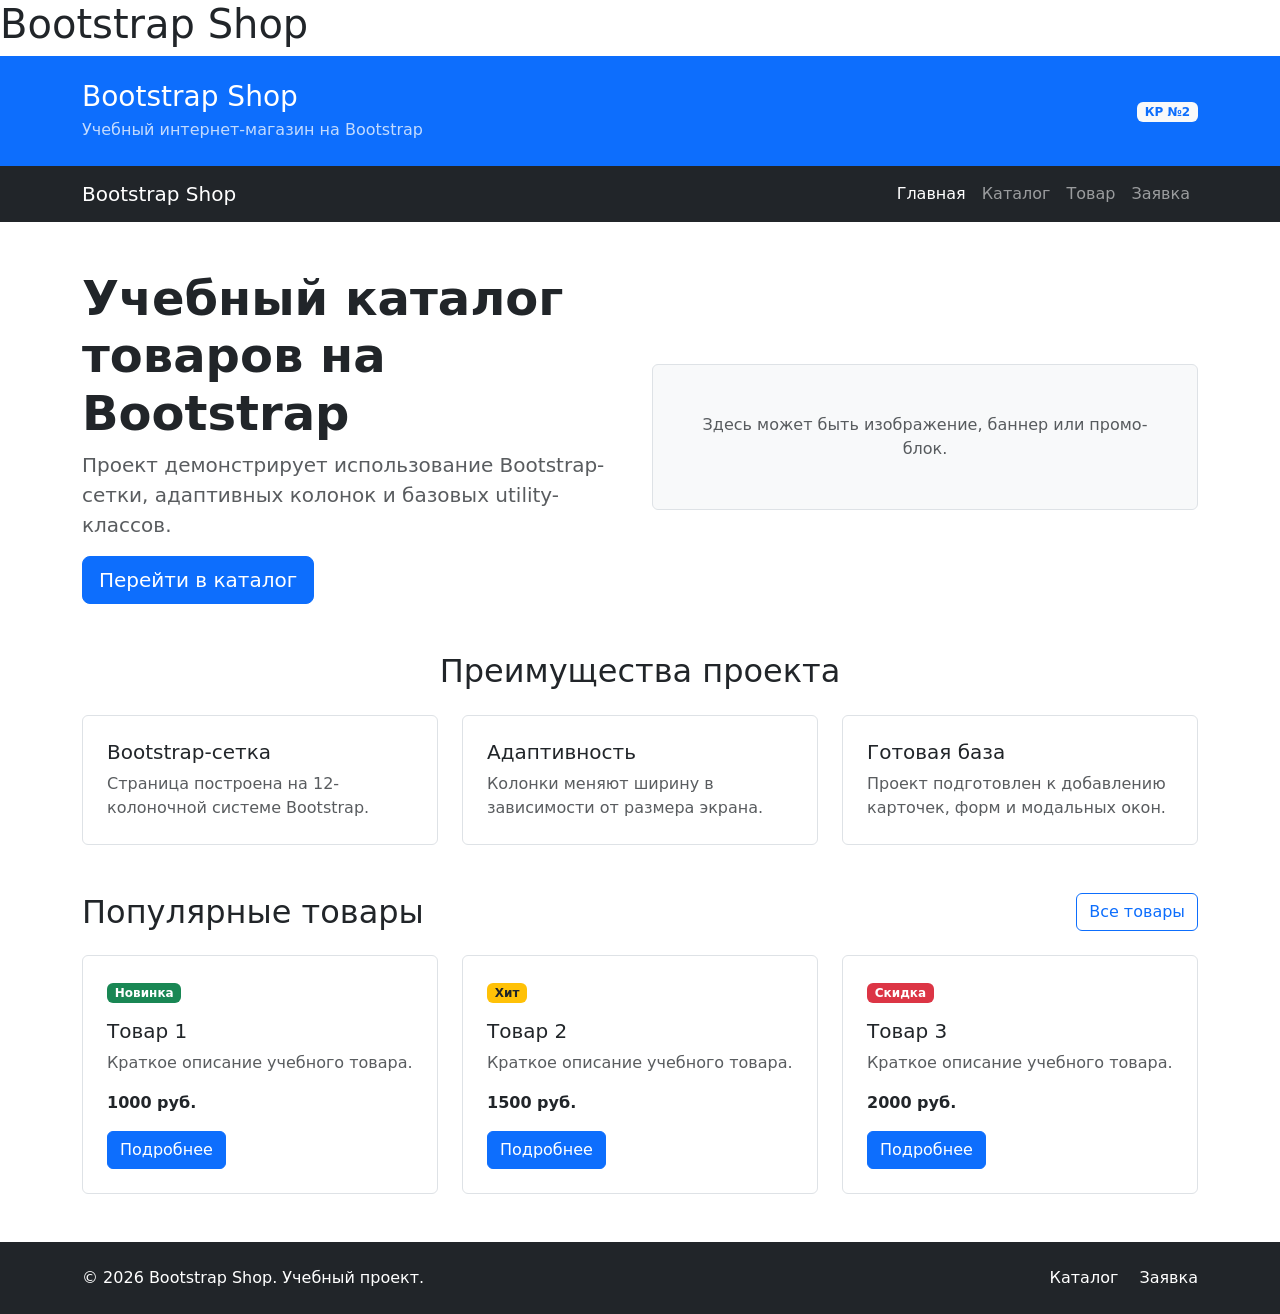
==== index.html @ 5f623297 "feat: create Bootstrap grid homepage" ====
<!DOCTYPE html>
<html lang="ru">
<head>
  <meta charset="UTF-8">
  <meta name="viewport" content="width=device-width, initial-scale=1.0">
  <link
  href="https://cdn.jsdelivr.net/npm/bootstrap@5.3.3/dist/css/bootstrap.min.css"
  rel="stylesheet">
  <link rel="stylesheet" href="css/custom.css">
  <title>Главная — Bootstrap Shop</title>
</head>
<body>
  <h1>Bootstrap Shop</h1>
  <script
  src="https://cdn.jsdelivr.net/npm/bootstrap@5.3.3/dist/js/bootstrap.bundle.min.js">
  </script>

  <header class="bg-primary text-white py-4">
    <div class="container">
      <div class="row align-items-center">
        <div class="col-12 col-md-8">
          <h1 class="h3 mb-1">Bootstrap Shop</h1>
          <p class="mb-0 opacity-75">
            Учебный интернет-магазин на Bootstrap
          </p>
        </div>

        <div class="col-12 col-md-4 text-md-end mt-3 mt-md-0">
          <span class="badge bg-light text-primary">
             КР №2
          </span>
        </div>
      </div>
    </div>
  </header>

  <nav class="navbar navbar-expand-lg navbar-dark bg-dark">
    <div class="container">
      <a class="navbar-brand" href="index.html">Bootstrap Shop</a>

      <button
        class="navbar-toggler"
        type="button"
        data-bs-toggle="collapse"
        data-bs-target="#mainNavbar"
        aria-controls="mainNavbar"
        aria-expanded="false"
        aria-label="Переключить навигацию"
      >
        <span class="navbar-toggler-icon"></span>
      </button>

      <div class="collapse navbar-collapse" id="mainNavbar">
        <ul class="navbar-nav ms-auto">
          <li class="nav-item">
            <a class="nav-link active" aria-current="page" href="index.html">
              Главная
            </a>
          </li>
          <li class="nav-item">
            <a class="nav-link" href="catalog.html">Каталог</a>
          </li>
          <li class="nav-item">
            <a class="nav-link" href="product.html">Товар</a>
          </li>
          <li class="nav-item">
            <a class="nav-link" href="order.html">Заявка</a>
          </li>
        </ul>
      </div>
    </div>
  </nav>

  <main>
    <section class="container my-5">
      <div class="row align-items-center g-4">
        <div class="col-12 col-lg-6">
          <h2 class="display-5 fw-bold">
            Учебный каталог товаров на Bootstrap
          </h2>
          <p class="lead text-muted">
            Проект демонстрирует использование Bootstrap-сетки,
            адаптивных колонок и базовых utility-классов.
          </p>
          <a class="btn btn-primary btn-lg" href="catalog.html">
            Перейти в каталог
          </a>
        </div>

        <div class="col-12 col-lg-6">
          <div class="p-5 bg-light border rounded text-center">
            <p class="mb-0 text-muted">
              Здесь может быть изображение, баннер или промо-блок.
            </p>
          </div>
        </div>
      </div>
    </section>

    <section class="container my-5">
      <h2 class="text-center mb-4">Преимущества проекта</h2>

      <div class="row g-4">
        <div class="col-12 col-md-4">
          <div class="p-4 border rounded h-100 bg-white">
            <h3 class="h5">Bootstrap-сетка</h3>
            <p class="mb-0 text-muted">
              Страница построена на 12-колоночной системе Bootstrap.
            </p>
          </div>
        </div>

        <div class="col-12 col-md-4">
          <div class="p-4 border rounded h-100 bg-white">
            <h3 class="h5">Адаптивность</h3>
            <p class="mb-0 text-muted">
              Колонки меняют ширину в зависимости от размера экрана.
            </p>
          </div>
        </div>

        <div class="col-12 col-md-4">
          <div class="p-4 border rounded h-100 bg-white">
            <h3 class="h5">Готовая база</h3>
            <p class="mb-0 text-muted">
              Проект подготовлен к добавлению карточек, форм и модальных окон.
            </p>
          </div>
        </div>
      </div>
    </section>

    <section class="container my-5">
      <div class="d-flex justify-content-between align-items-center mb-4">
        <h2 class="mb-0">Популярные товары</h2>
        <a class="btn btn-outline-primary" href="catalog.html">
          Все товары
        </a>
      </div>

      <div class="row g-4">
        <div class="col-12 col-md-6 col-lg-4">
          <div class="border rounded h-100 p-4">
            <span class="badge bg-success mb-3">Новинка</span>
            <h3 class="h5">Товар 1</h3>
            <p class="text-muted">
              Краткое описание учебного товара.
            </p>
            <p class="fw-bold mb-3">1000 руб.</p>
            <a class="btn btn-primary" href="product.html">
              Подробнее
            </a>
          </div>
        </div>

        <div class="col-12 col-md-6 col-lg-4">
          <div class="border rounded h-100 p-4">
            <span class="badge bg-warning text-dark mb-3">Хит</span>
            <h3 class="h5">Товар 2</h3>
            <p class="text-muted">
              Краткое описание учебного товара.
            </p>
            <p class="fw-bold mb-3">1500 руб.</p>
            <a class="btn btn-primary" href="product.html">
              Подробнее
            </a>
          </div>
        </div>

        <div class="col-12 col-md-6 col-lg-4">
          <div class="border rounded h-100 p-4">
            <span class="badge bg-danger mb-3">Скидка</span>
            <h3 class="h5">Товар 3</h3>
            <p class="text-muted">
              Краткое описание учебного товара.
            </p>
            <p class="fw-bold mb-3">2000 руб.</p>
            <a class="btn btn-primary" href="product.html">
              Подробнее
            </a>
          </div>
        </div>
      </div>
    </section>
  </main>

  <footer class="bg-dark text-white py-4 mt-5">
    <div class="container">
      <div class="row align-items-center g-3">
        <div class="col-12 col-md-6">
          <p class="mb-0">
            &copy; 2026 Bootstrap Shop. Учебный проект.
          </p>
        </div>

        <div class="col-12 col-md-6 text-md-end">
          <a class="text-white text-decoration-none me-3" href="catalog.html">
            Каталог
          </a>
          <a class="text-white text-decoration-none" href="order.html">
            Заявка
          </a>
        </div>
      </div>
    </div>
  </footer>
</body>
</html>
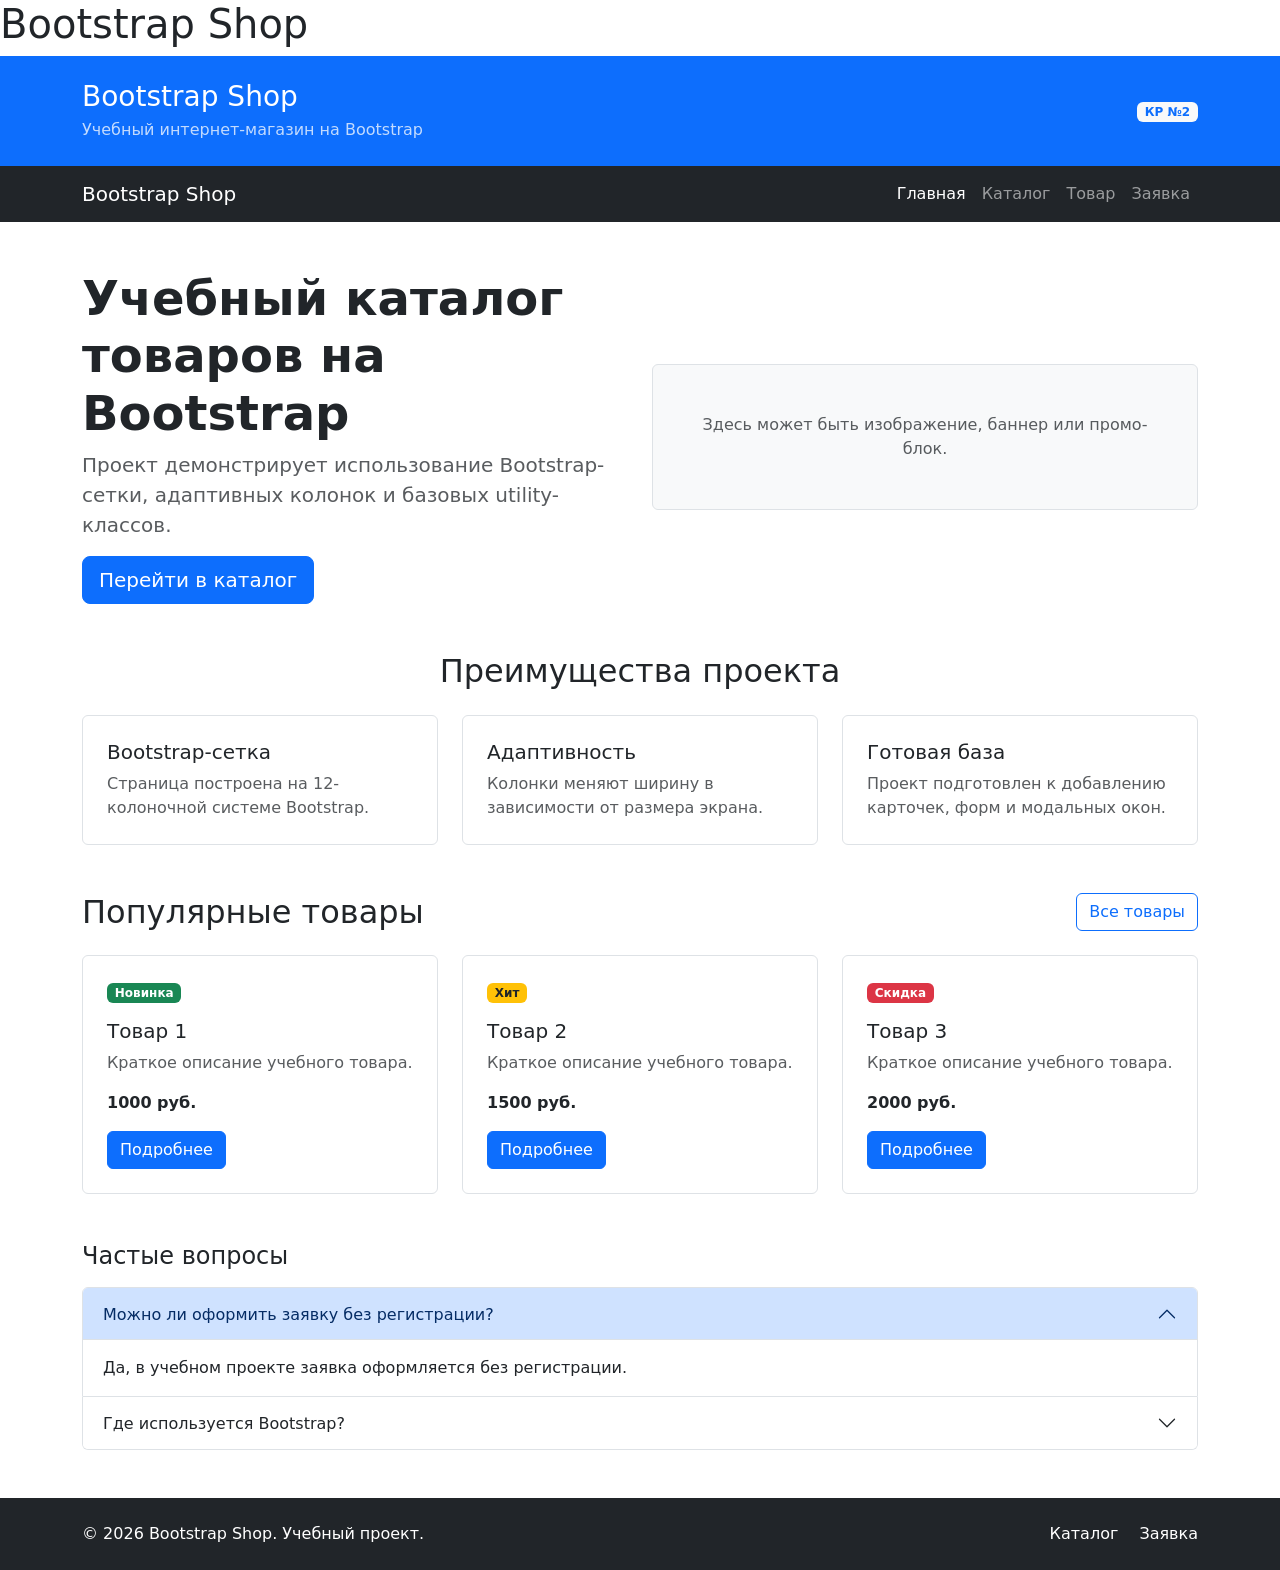
==== commit d036e9eb: "feat: add Bootstrap components pages" ====
--- a/index.html
+++ b/index.html
@@ -11,9 +11,6 @@
 </head>
 <body>
   <h1>Bootstrap Shop</h1>
-  <script
-  src="https://cdn.jsdelivr.net/npm/bootstrap@5.3.3/dist/js/bootstrap.bundle.min.js">
-  </script>
 
   <header class="bg-primary text-white py-4">
     <div class="container">
@@ -184,6 +181,60 @@
     </section>
   </main>
 
+  <section class="container my-5">
+    <h2 class="h4 mb-3">Частые вопросы</h2>
+
+    <div class="accordion" id="faqAccordion">
+      <div class="accordion-item">
+        <h3 class="accordion-header">
+          <button
+            class="accordion-button"
+            type="button"
+            data-bs-toggle="collapse"
+            data-bs-target="#faqOne"
+            aria-expanded="true"
+            aria-controls="faqOne"
+          >
+            Можно ли оформить заявку без регистрации?
+          </button>
+        </h3>
+        <div
+          id="faqOne"
+          class="accordion-collapse collapse show"
+          data-bs-parent="#faqAccordion"
+        >
+          <div class="accordion-body">
+            Да, в учебном проекте заявка оформляется без регистрации.
+          </div>
+        </div>
+      </div>
+
+      <div class="accordion-item">
+        <h3 class="accordion-header">
+          <button
+            class="accordion-button collapsed"
+            type="button"
+            data-bs-toggle="collapse"
+            data-bs-target="#faqTwo"
+            aria-expanded="false"
+            aria-controls="faqTwo"
+          >
+            Где используется Bootstrap?
+          </button>
+        </h3>
+        <div
+          id="faqTwo"
+          class="accordion-collapse collapse"
+          data-bs-parent="#faqAccordion"
+        >
+          <div class="accordion-body">
+            Bootstrap используется для сетки, карточек, форм, навигации, сообщений и модальных окон.
+          </div>
+        </div>
+      </div>
+    </div>
+  </section>
+
   <footer class="bg-dark text-white py-4 mt-5">
     <div class="container">
       <div class="row align-items-center g-3">
@@ -204,5 +255,8 @@
       </div>
     </div>
   </footer>
+  <script
+    src="https://cdn.jsdelivr.net/npm/bootstrap@5.3.3/dist/js/bootstrap.bundle.min.js">
+  </script>
 </body>
 </html>
--- a/css/custom.css
+++ b/css/custom.css
@@ -0,0 +1,16 @@
+body {
+  min-height: 100vh;
+}
+
+.placeholder-box {
+  min-height: 240px;
+}
+
+.placeholder-image {
+  min-height: 320px;
+}
+
+.card-img-top {
+  height: 180px;
+  object-fit: cover;
+}
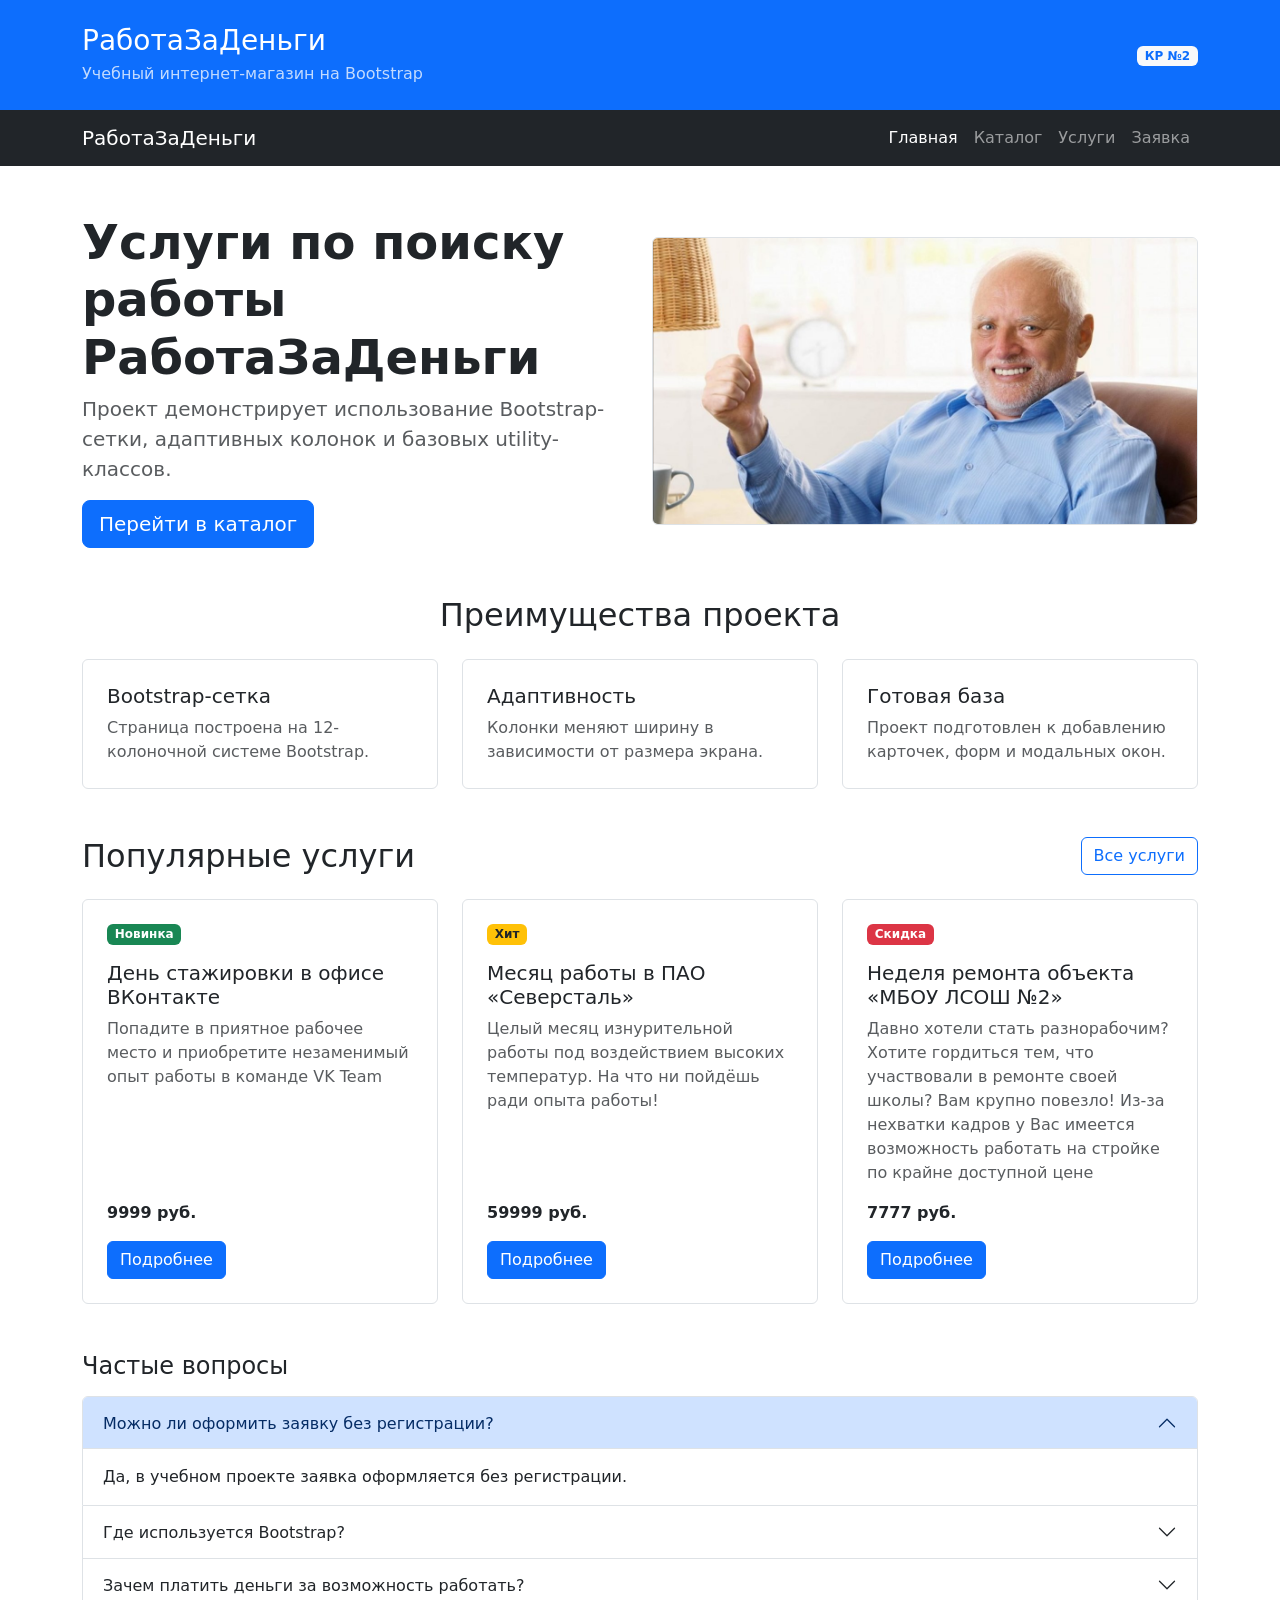
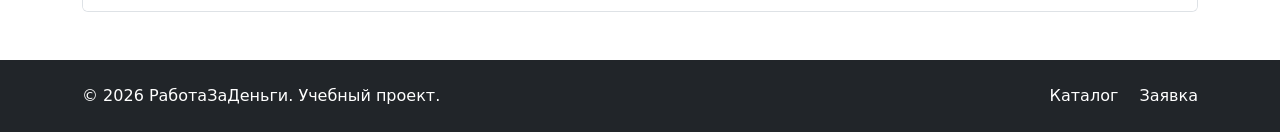
==== commit f25acb98: "Промежуточный результат перед сдачей КР2" ====
--- a/index.html
+++ b/index.html
@@ -4,19 +4,17 @@
   <meta charset="UTF-8">
   <meta name="viewport" content="width=device-width, initial-scale=1.0">
   <link
-  href="https://cdn.jsdelivr.net/npm/bootstrap@5.3.3/dist/css/bootstrap.min.css"
+  href="https://cdn.jsdelivr.net/npm/bootstrap@5.3.8/dist/css/bootstrap.min.css"
   rel="stylesheet">
   <link rel="stylesheet" href="css/custom.css">
-  <title>Главная — Bootstrap Shop</title>
+  <title>Главная — РаботаЗаДеньги</title>
 </head>
 <body>
-  <h1>Bootstrap Shop</h1>
-
   <header class="bg-primary text-white py-4">
     <div class="container">
       <div class="row align-items-center">
         <div class="col-12 col-md-8">
-          <h1 class="h3 mb-1">Bootstrap Shop</h1>
+          <h1 class="h3 mb-1">РаботаЗаДеньги</h1>
           <p class="mb-0 opacity-75">
             Учебный интернет-магазин на Bootstrap
           </p>
@@ -33,7 +31,7 @@
 
   <nav class="navbar navbar-expand-lg navbar-dark bg-dark">
     <div class="container">
-      <a class="navbar-brand" href="index.html">Bootstrap Shop</a>
+      <a class="navbar-brand" href="index.html">РаботаЗаДеньги</a>
 
       <button
         class="navbar-toggler"
@@ -58,7 +56,7 @@
             <a class="nav-link" href="catalog.html">Каталог</a>
           </li>
           <li class="nav-item">
-            <a class="nav-link" href="product.html">Товар</a>
+            <a class="nav-link" href="product.html">Услуги</a>
           </li>
           <li class="nav-item">
             <a class="nav-link" href="order.html">Заявка</a>
@@ -73,7 +71,7 @@
       <div class="row align-items-center g-4">
         <div class="col-12 col-lg-6">
           <h2 class="display-5 fw-bold">
-            Учебный каталог товаров на Bootstrap
+            Услуги по поиску работы РаботаЗаДеньги
           </h2>
           <p class="lead text-muted">
             Проект демонстрирует использование Bootstrap-сетки,
@@ -85,10 +83,8 @@
         </div>
 
         <div class="col-12 col-lg-6">
-          <div class="p-5 bg-light border rounded text-center">
-            <p class="mb-0 text-muted">
-              Здесь может быть изображение, баннер или промо-блок.
-            </p>
+          <div class="p-0 bg-light border rounded text-center overflow-hidden">
+            <img src="images/harold.jpeg" class="img-fluid w-100 h-100 object-fit-cover" alt="Мужчина с грустными глазами показывает палец вверх">
           </div>
         </div>
       </div>
@@ -129,52 +125,61 @@
 
     <section class="container my-5">
       <div class="d-flex justify-content-between align-items-center mb-4">
-        <h2 class="mb-0">Популярные товары</h2>
+        <h2 class="mb-0">Популярные услуги</h2>
         <a class="btn btn-outline-primary" href="catalog.html">
-          Все товары
+          Все услуги
         </a>
       </div>
 
       <div class="row g-4">
         <div class="col-12 col-md-6 col-lg-4">
-          <div class="border rounded h-100 p-4">
-            <span class="badge bg-success mb-3">Новинка</span>
-            <h3 class="h5">Товар 1</h3>
+          <div class="border rounded h-100 p-4 d-flex flex-column">
+              <span class="badge bg-success mb-3 align-self-start">Новинка</span>
+              <h3 class="h5">День стажировки в офисе ВКонтакте</h3>
+              <p class="text-muted">
+                Попадите в приятное рабочее место и приобретите незаменимый опыт работы в команде VK Team
+              </p>
+              <div class="mt-auto">
+                <p class="fw-bold mb-3">9999 руб.</p>
+                <a class="btn btn-primary" href="product.html">
+                  Подробнее
+                </a>
+              </div>
+          </div>
+        </div>
+
+        <div class="col-12 col-md-6 col-lg-4">
+          <div class="border rounded h-100 p-4 d-flex flex-column">
+            <span class="badge bg-warning text-dark mb-3 align-self-start">Хит</span>
+            <h3 class="h5">Месяц работы в ПАО «Северсталь»</h3>
             <p class="text-muted">
-              Краткое описание учебного товара.
-            </p>
-            <p class="fw-bold mb-3">1000 руб.</p>
-            <a class="btn btn-primary" href="product.html">
-              Подробнее
-            </a>
+              Целый месяц изнурительной работы под воздействием высоких температур.
+              На что ни пойдёшь ради опыта работы!
+            </p>
+            <div class="mt-auto">
+              <p class="fw-bold mb-3">59999 руб.</p>
+              <a class="btn btn-primary" href="product-2.html">
+                Подробнее
+              </a>
+            </div>
           </div>
         </div>
 
         <div class="col-12 col-md-6 col-lg-4">
-          <div class="border rounded h-100 p-4">
-            <span class="badge bg-warning text-dark mb-3">Хит</span>
-            <h3 class="h5">Товар 2</h3>
+          <div class="border rounded h-100 p-4 d-flex flex-column">
+            <span class="badge bg-danger mb-3 align-self-start">Скидка</span>
+            <h3 class="h5">Неделя ремонта объекта «МБОУ ЛСОШ №2»</h3>
             <p class="text-muted">
-              Краткое описание учебного товара.
-            </p>
-            <p class="fw-bold mb-3">1500 руб.</p>
-            <a class="btn btn-primary" href="product.html">
-              Подробнее
-            </a>
-          </div>
-        </div>
-
-        <div class="col-12 col-md-6 col-lg-4">
-          <div class="border rounded h-100 p-4">
-            <span class="badge bg-danger mb-3">Скидка</span>
-            <h3 class="h5">Товар 3</h3>
-            <p class="text-muted">
-              Краткое описание учебного товара.
-            </p>
-            <p class="fw-bold mb-3">2000 руб.</p>
-            <a class="btn btn-primary" href="product.html">
-              Подробнее
-            </a>
+              Давно хотели стать разнорабочим? Хотите гордиться тем, что участвовали в ремонте своей школы?
+              Вам крупно повезло! Из-за нехватки кадров у Вас имеется возможность работать на стройке по
+              крайне доступной цене
+            </p>
+            <div class="mt-auto">
+              <p class="fw-bold mb-3">7777 руб.</p>
+             <a class="btn btn-primary" href="product-3.html">
+               Подробнее
+             </a>
+            </div>
           </div>
         </div>
       </div>
@@ -232,6 +237,32 @@
           </div>
         </div>
       </div>
+
+      <div class="accordion-item">
+        <h3 class="accordion-header">
+          <button
+            class="accordion-button collapsed"
+            type="button"
+            data-bs-toggle="collapse"
+            data-bs-target="#faqThree"
+            aria-expanded="false"
+            aria-controls="faqThree"
+          >
+            Зачем платить деньги за возможность работать?
+          </button>
+        </h3>
+        <div
+          id="faqThree"
+          class="accordion-collapse collapse"
+          data-bs-parent="#faqAccordion"
+        >
+          <div class="accordion-body">
+            В условиях безумно высокой конкуренции за рабочие места среди выпускников образовательных
+            организаций, не имеющих опыта работы, крайне важно заполучить его как можно быстрее других.
+            Ради этого мы предлагаем Вам нашу помощь! :)
+          </div>
+        </div>
+      </div>
     </div>
   </section>
 
@@ -240,7 +271,7 @@
       <div class="row align-items-center g-3">
         <div class="col-12 col-md-6">
           <p class="mb-0">
-            &copy; 2026 Bootstrap Shop. Учебный проект.
+            &copy; 2026 РаботаЗаДеньги. Учебный проект.
           </p>
         </div>
 
@@ -256,7 +287,7 @@
     </div>
   </footer>
   <script
-    src="https://cdn.jsdelivr.net/npm/bootstrap@5.3.3/dist/js/bootstrap.bundle.min.js">
+    src="https://cdn.jsdelivr.net/npm/bootstrap@5.3.8/dist/js/bootstrap.bundle.min.js">
   </script>
 </body>
 </html>
--- a/css/custom.css
+++ b/css/custom.css
@@ -6,10 +6,6 @@
   min-height: 240px;
 }
 
-.placeholder-image {
-  min-height: 320px;
-}
-
 .card-img-top {
   height: 180px;
   object-fit: cover;
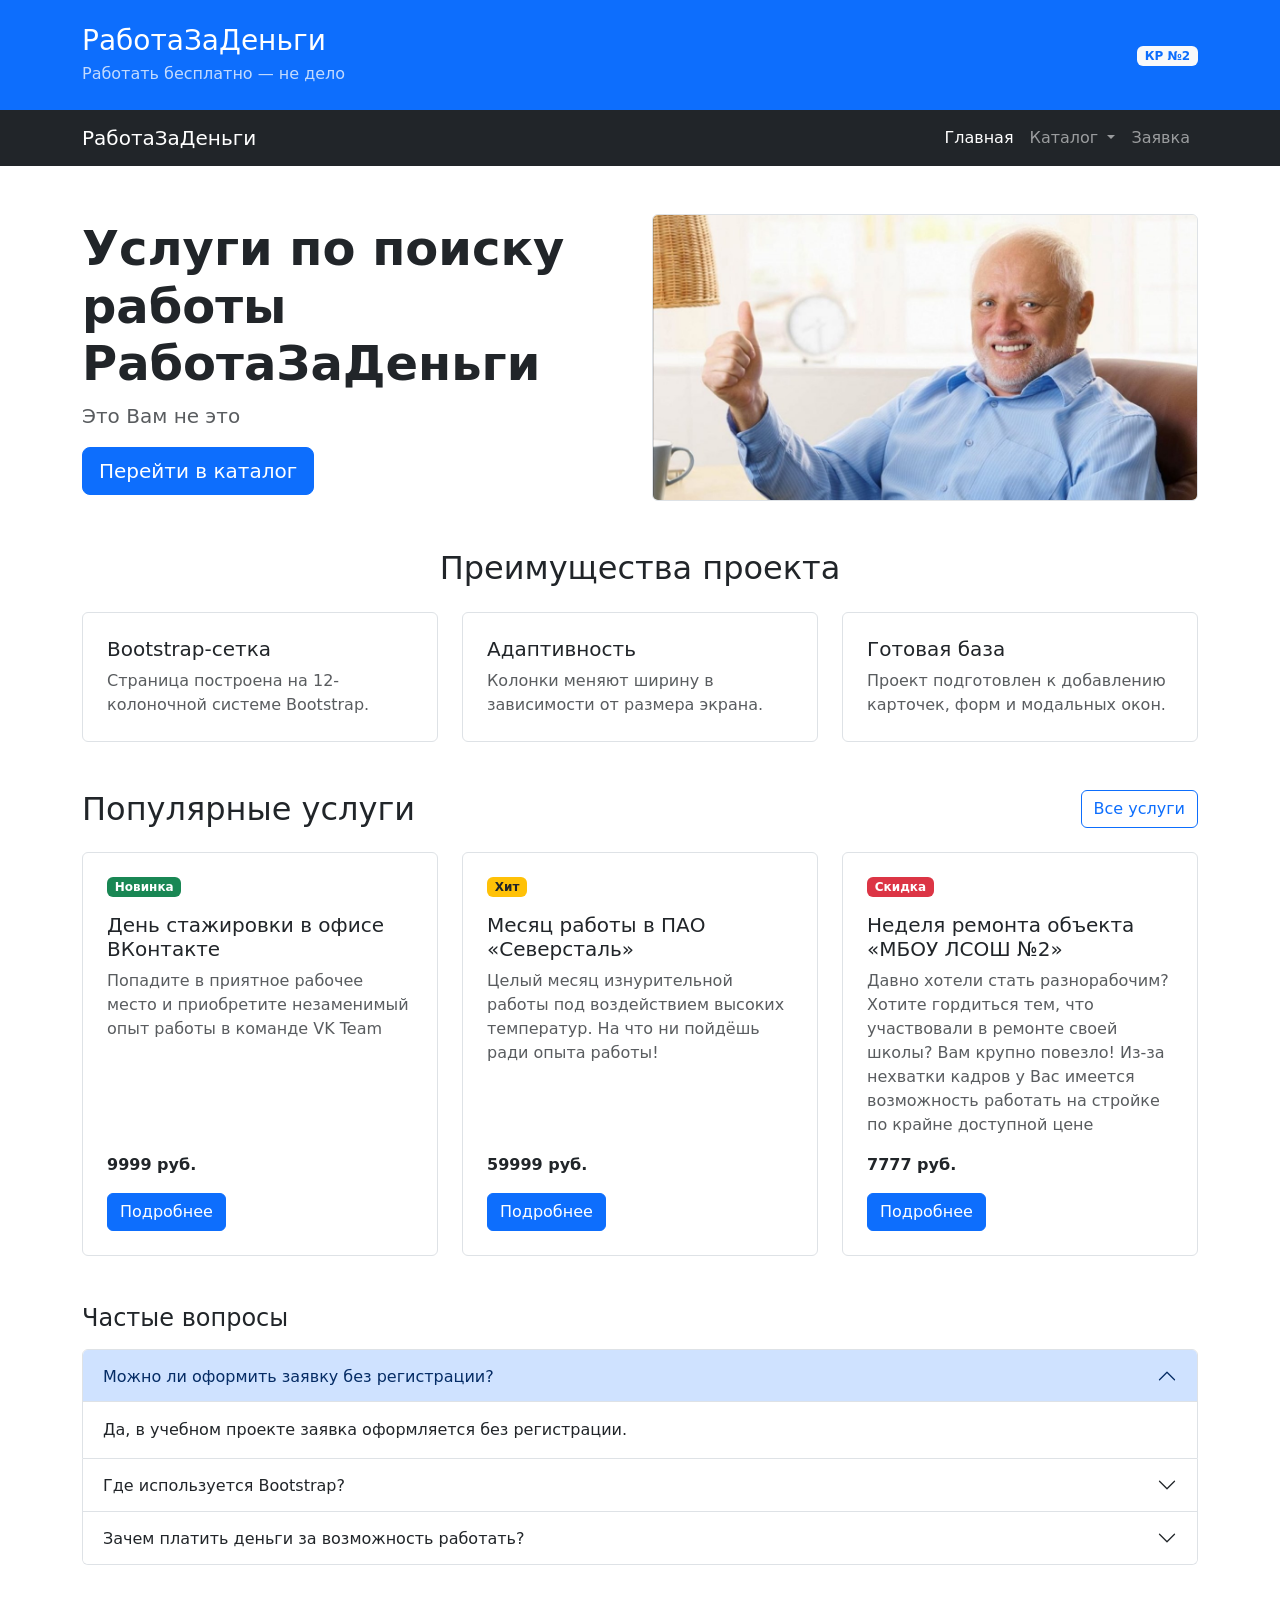
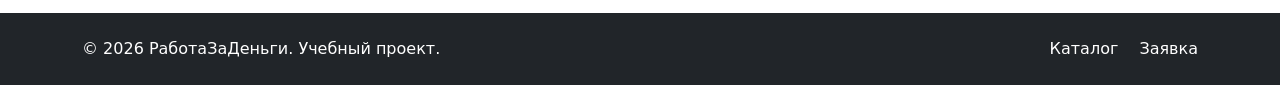
==== commit 316b065d: "fix: prepare Bootstrap project for submission" ====
--- a/index.html
+++ b/index.html
@@ -4,7 +4,7 @@
   <meta charset="UTF-8">
   <meta name="viewport" content="width=device-width, initial-scale=1.0">
   <link
-  href="https://cdn.jsdelivr.net/npm/bootstrap@5.3.8/dist/css/bootstrap.min.css"
+  href="vendor/bootstrap/css/bootstrap.min.css"
   rel="stylesheet">
   <link rel="stylesheet" href="css/custom.css">
   <title>Главная — РаботаЗаДеньги</title>
@@ -16,7 +16,7 @@
         <div class="col-12 col-md-8">
           <h1 class="h3 mb-1">РаботаЗаДеньги</h1>
           <p class="mb-0 opacity-75">
-            Учебный интернет-магазин на Bootstrap
+            Работать бесплатно — не дело
           </p>
         </div>
 
@@ -48,16 +48,27 @@
       <div class="collapse navbar-collapse" id="mainNavbar">
         <ul class="navbar-nav ms-auto">
           <li class="nav-item">
-            <a class="nav-link active" aria-current="page" href="index.html">
-              Главная
+            <a class="nav-link active" aria-current="page" href="index.html">Главная</a>
+          </li>
+
+          <li class="nav-item dropdown">
+            <a class="nav-link dropdown-toggle" href="#" role="button"
+              data-bs-toggle="dropdown" aria-expanded="false">
+              Каталог
             </a>
+            <ul class="dropdown-menu dropdown-menu-dark dropdown-menu-end">
+              <li>
+                <a class="dropdown-item" href="catalog.html">
+                  Все товары
+                </a>
+              </li>
+              <li><hr></li>
+              <li><a class="dropdown-item" href="product.html">День в офисе ВКонтакте</a></li>
+              <li><a class="dropdown-item" href="product-2.html">Месяц в «Северстали»</a></li>
+              <li><a class="dropdown-item" href="product-3.html">Неделя ремонта в МБОУ ЛСОШ</a></li>
+            </ul>
           </li>
-          <li class="nav-item">
-            <a class="nav-link" href="catalog.html">Каталог</a>
-          </li>
-          <li class="nav-item">
-            <a class="nav-link" href="product.html">Услуги</a>
-          </li>
+
           <li class="nav-item">
             <a class="nav-link" href="order.html">Заявка</a>
           </li>
@@ -74,8 +85,7 @@
             Услуги по поиску работы РаботаЗаДеньги
           </h2>
           <p class="lead text-muted">
-            Проект демонстрирует использование Bootstrap-сетки,
-            адаптивных колонок и базовых utility-классов.
+            Это Вам не это
           </p>
           <a class="btn btn-primary btn-lg" href="catalog.html">
             Перейти в каталог
@@ -287,7 +297,7 @@
     </div>
   </footer>
   <script
-    src="https://cdn.jsdelivr.net/npm/bootstrap@5.3.8/dist/js/bootstrap.bundle.min.js">
+    src="vendor/bootstrap/js/bootstrap.bundle.min.js">
   </script>
 </body>
 </html>
